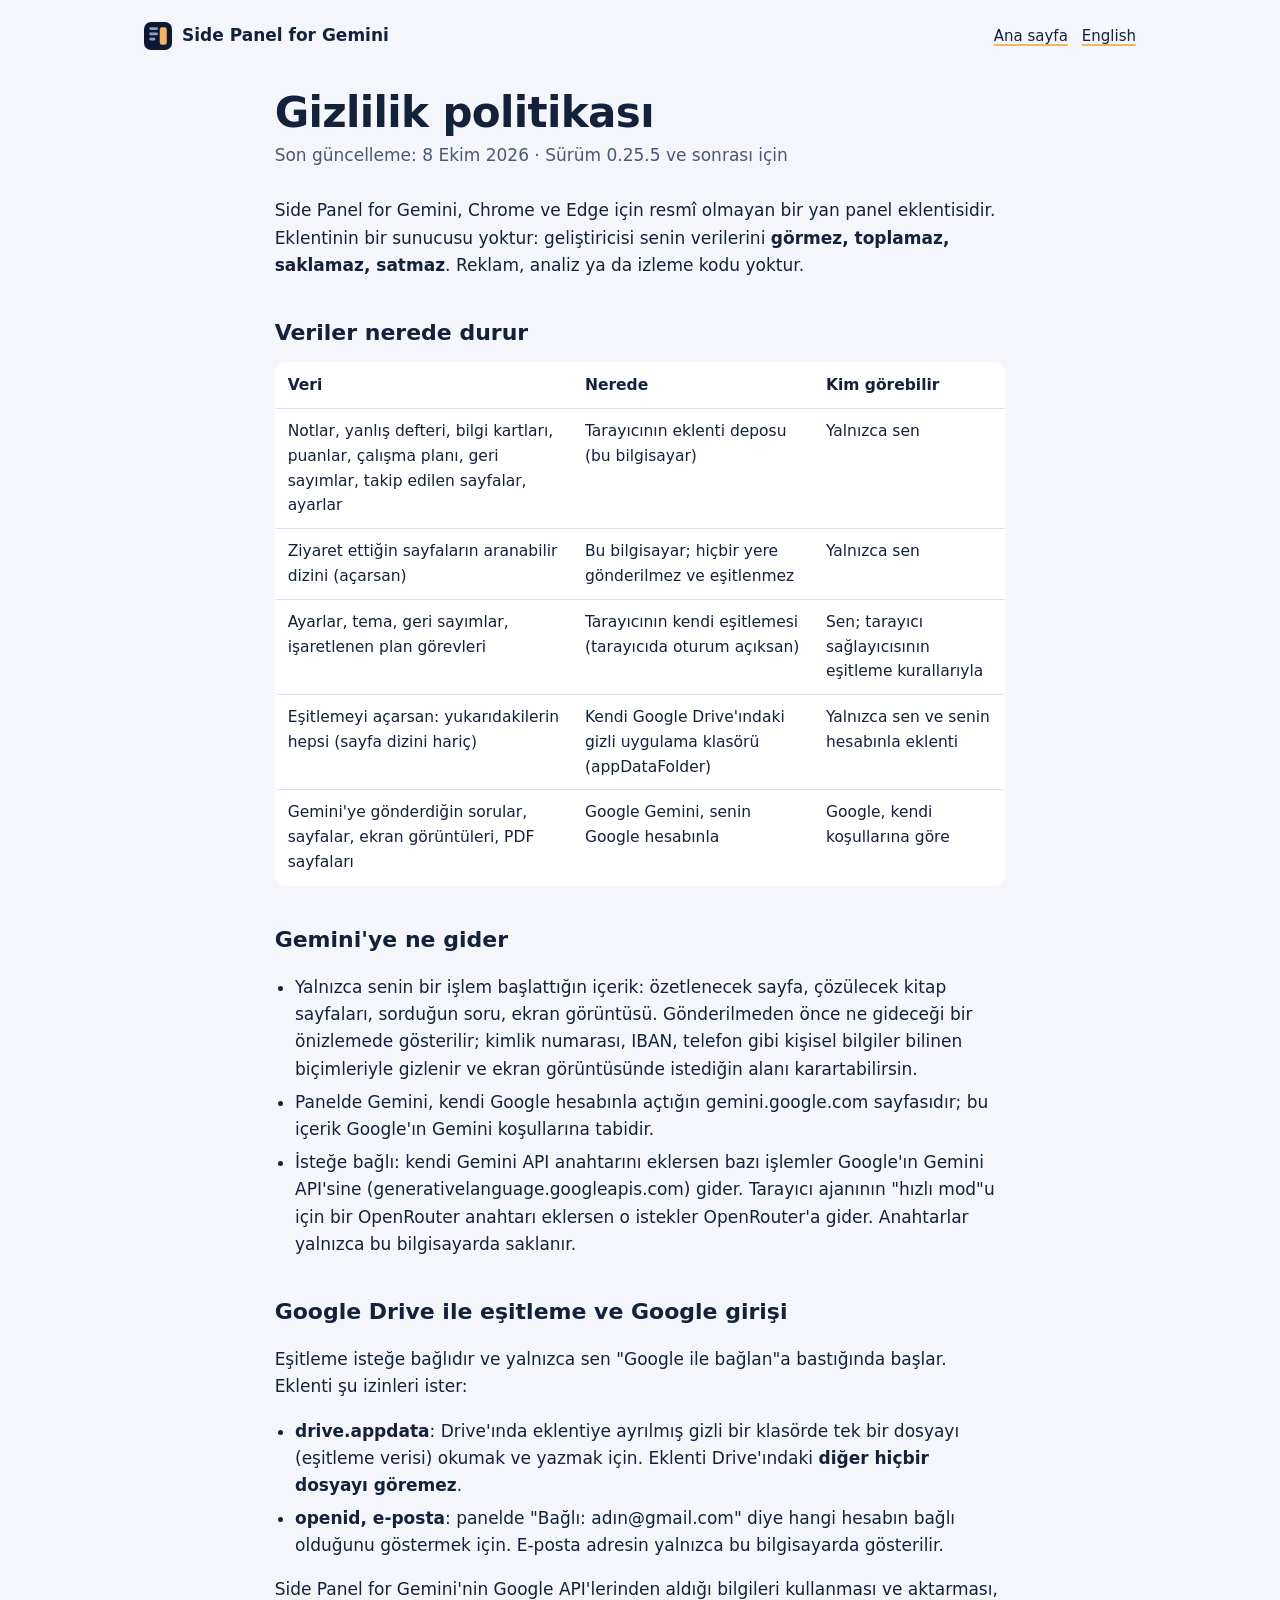
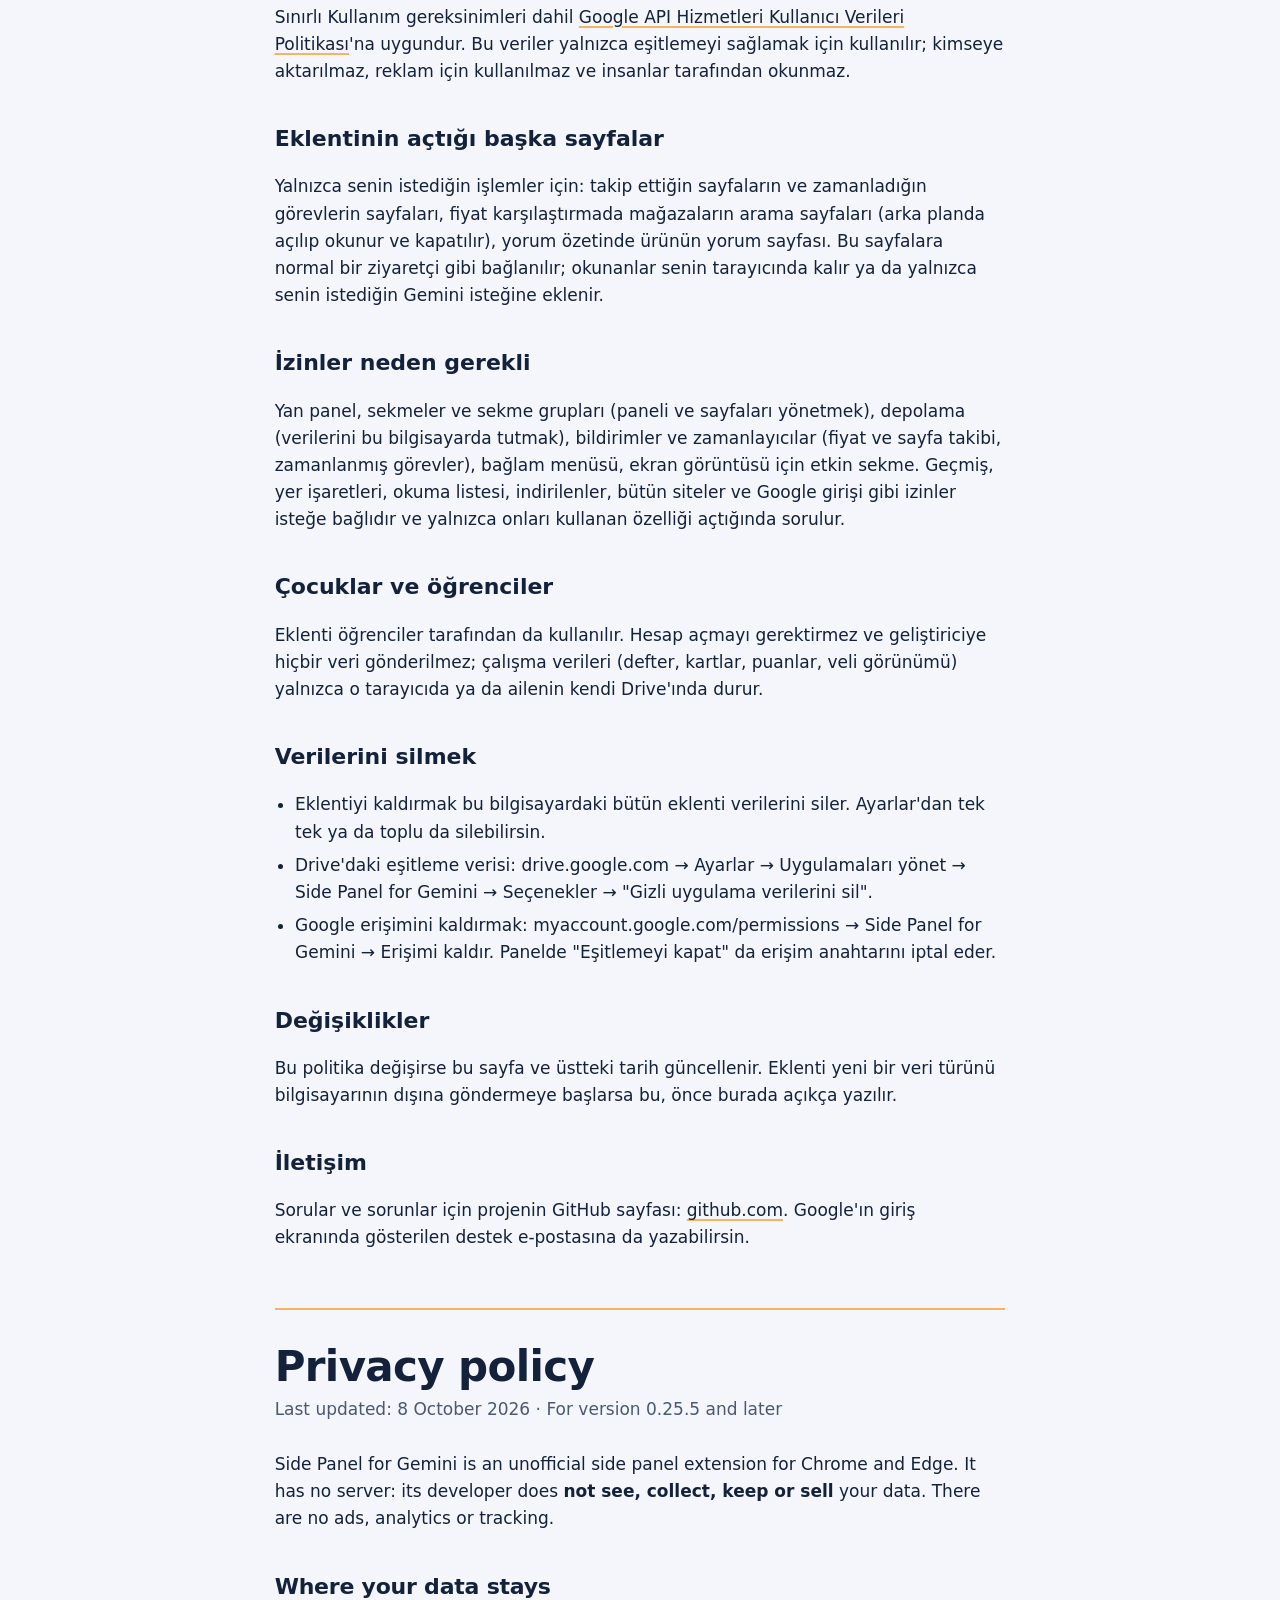
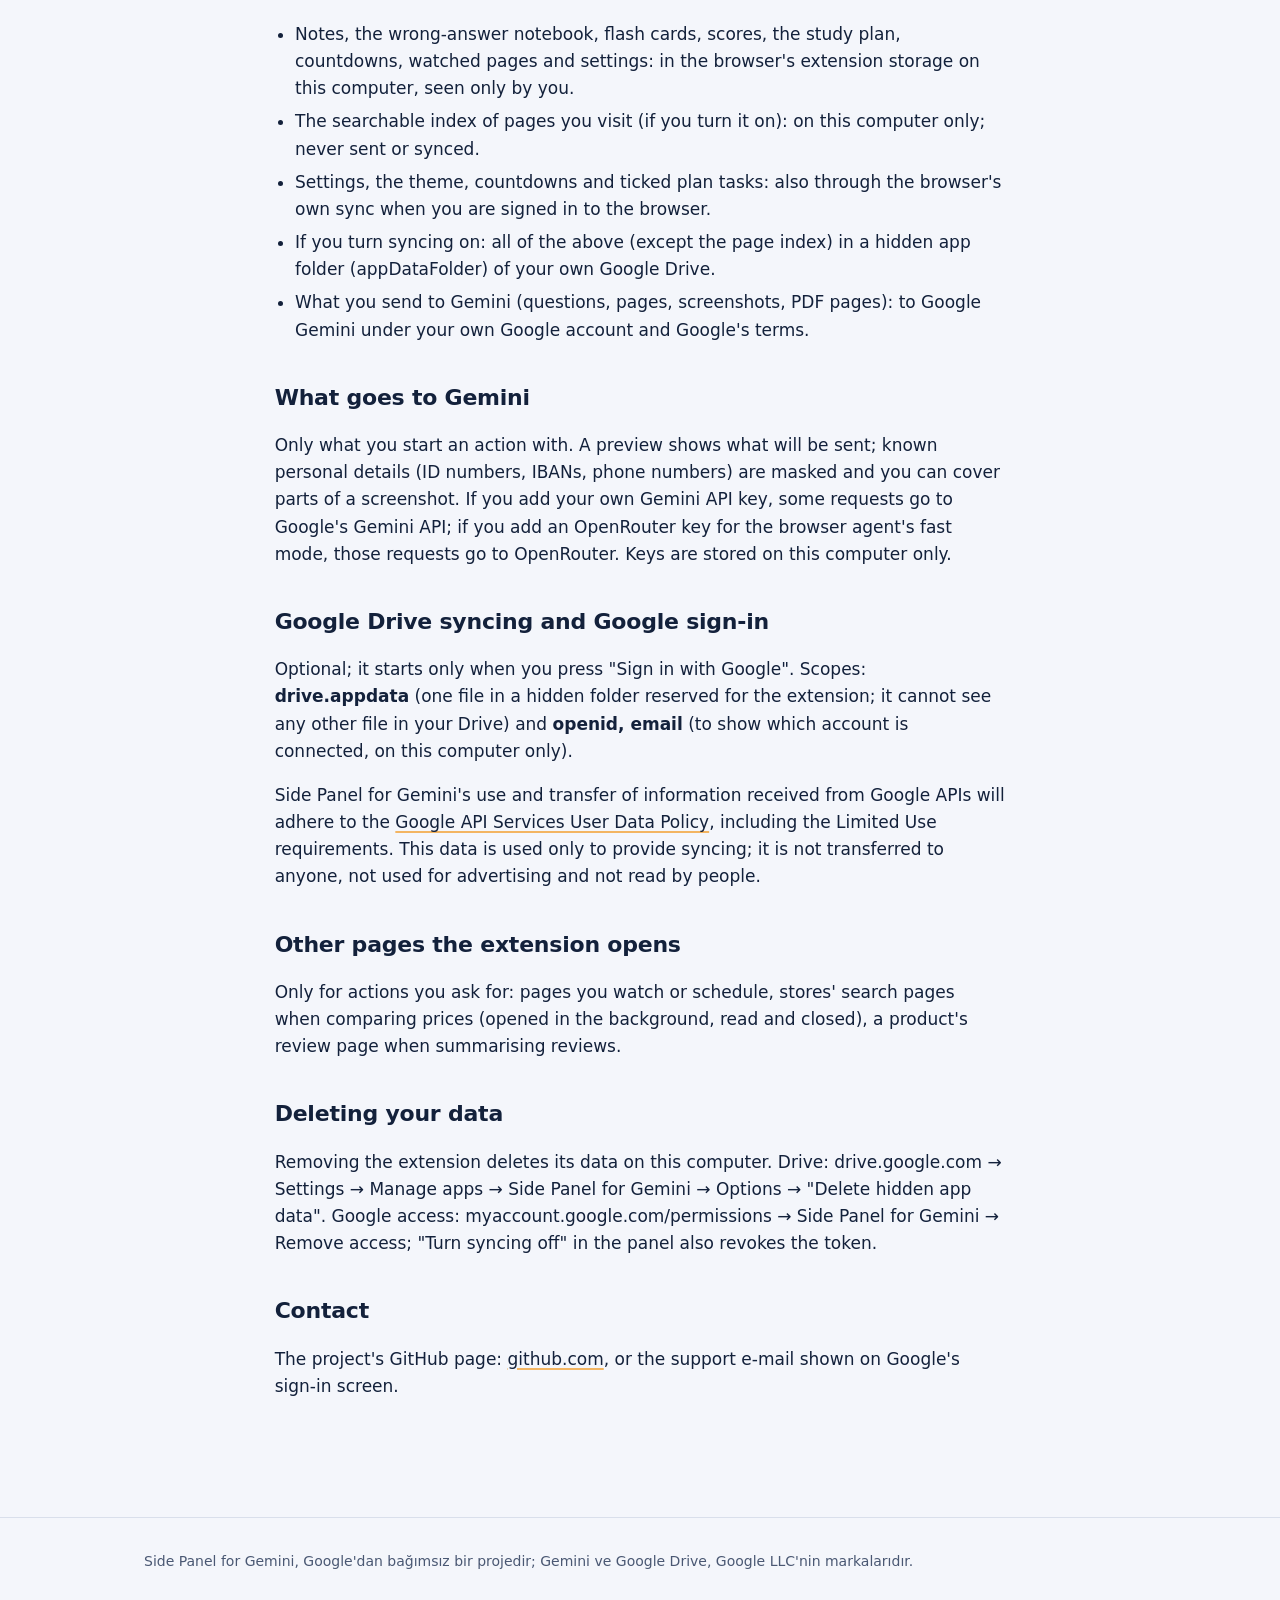
==== privacy.html @ 334109c7 "Add files via upload" ====
<!doctype html>
<html lang="tr">
<head>
  <meta charset="utf-8">
  <meta name="viewport" content="width=device-width, initial-scale=1">
  <title>Gizlilik politikası · Side Panel for Gemini</title>
  <link rel="icon" href="logo.svg" type="image/svg+xml">
  <link rel="stylesheet" href="style.css">
</head>
<body>
  <div class="wrap">
    <header class="top">
      <a class="brand" href="./"><img src="logo.svg" alt="" width="28" height="28"> Side Panel for Gemini</a>
      <nav class="langs" aria-label="Dil / Language"><a href="./">Ana sayfa</a><a href="#en" lang="en">English</a></nav>
    </header>
  </div>
  <main class="doc">
    <h1>Gizlilik politikası</h1>
    <p class="updated">Son güncelleme: 8 Ekim 2026 · Sürüm 0.25.5 ve sonrası için</p>

    <p>Side Panel for Gemini, Chrome ve Edge için resmî olmayan bir yan panel eklentisidir. Eklentinin bir sunucusu yoktur: geliştiricisi senin verilerini <strong>görmez, toplamaz, saklamaz, satmaz</strong>. Reklam, analiz ya da izleme kodu yoktur.</p>

    <h2>Veriler nerede durur</h2>
    <div class="table">
      <table>
        <thead><tr><th>Veri</th><th>Nerede</th><th>Kim görebilir</th></tr></thead>
        <tbody>
          <tr><td>Notlar, yanlış defteri, bilgi kartları, puanlar, çalışma planı, geri sayımlar, takip edilen sayfalar, ayarlar</td><td>Tarayıcının eklenti deposu (bu bilgisayar)</td><td>Yalnızca sen</td></tr>
          <tr><td>Ziyaret ettiğin sayfaların aranabilir dizini (açarsan)</td><td>Bu bilgisayar; hiçbir yere gönderilmez ve eşitlenmez</td><td>Yalnızca sen</td></tr>
          <tr><td>Ayarlar, tema, geri sayımlar, işaretlenen plan görevleri</td><td>Tarayıcının kendi eşitlemesi (tarayıcıda oturum açıksan)</td><td>Sen; tarayıcı sağlayıcısının eşitleme kurallarıyla</td></tr>
          <tr><td>Eşitlemeyi açarsan: yukarıdakilerin hepsi (sayfa dizini hariç)</td><td>Kendi Google Drive'ındaki gizli uygulama klasörü (appDataFolder)</td><td>Yalnızca sen ve senin hesabınla eklenti</td></tr>
          <tr><td>Gemini'ye gönderdiğin sorular, sayfalar, ekran görüntüleri, PDF sayfaları</td><td>Google Gemini, senin Google hesabınla</td><td>Google, kendi koşullarına göre</td></tr>
        </tbody>
      </table>
    </div>

    <h2>Gemini'ye ne gider</h2>
    <ul>
      <li>Yalnızca senin bir işlem başlattığın içerik: özetlenecek sayfa, çözülecek kitap sayfaları, sorduğun soru, ekran görüntüsü. Gönderilmeden önce ne gideceği bir önizlemede gösterilir; kimlik numarası, IBAN, telefon gibi kişisel bilgiler bilinen biçimleriyle gizlenir ve ekran görüntüsünde istediğin alanı karartabilirsin.</li>
      <li>Panelde Gemini, kendi Google hesabınla açtığın gemini.google.com sayfasıdır; bu içerik Google'ın Gemini koşullarına tabidir.</li>
      <li>İsteğe bağlı: kendi Gemini API anahtarını eklersen bazı işlemler Google'ın Gemini API'sine (generativelanguage.googleapis.com) gider. Tarayıcı ajanının "hızlı mod"u için bir OpenRouter anahtarı eklersen o istekler OpenRouter'a gider. Anahtarlar yalnızca bu bilgisayarda saklanır.</li>
    </ul>

    <h2>Google Drive ile eşitleme ve Google girişi</h2>
    <p>Eşitleme isteğe bağlıdır ve yalnızca sen "Google ile bağlan"a bastığında başlar. Eklenti şu izinleri ister:</p>
    <ul>
      <li><strong>drive.appdata</strong>: Drive'ında eklentiye ayrılmış gizli bir klasörde tek bir dosyayı (eşitleme verisi) okumak ve yazmak için. Eklenti Drive'ındaki <strong>diğer hiçbir dosyayı göremez</strong>.</li>
      <li><strong>openid, e-posta</strong>: panelde "Bağlı: adın@gmail.com" diye hangi hesabın bağlı olduğunu göstermek için. E-posta adresin yalnızca bu bilgisayarda gösterilir.</li>
    </ul>
    <p>Side Panel for Gemini'nin Google API'lerinden aldığı bilgileri kullanması ve aktarması, Sınırlı Kullanım gereksinimleri dahil <a href="https://developers.google.com/terms/api-services-user-data-policy">Google API Hizmetleri Kullanıcı Verileri Politikası</a>'na uygundur. Bu veriler yalnızca eşitlemeyi sağlamak için kullanılır; kimseye aktarılmaz, reklam için kullanılmaz ve insanlar tarafından okunmaz.</p>

    <h2>Eklentinin açtığı başka sayfalar</h2>
    <p>Yalnızca senin istediğin işlemler için: takip ettiğin sayfaların ve zamanladığın görevlerin sayfaları, fiyat karşılaştırmada mağazaların arama sayfaları (arka planda açılıp okunur ve kapatılır), yorum özetinde ürünün yorum sayfası. Bu sayfalara normal bir ziyaretçi gibi bağlanılır; okunanlar senin tarayıcında kalır ya da yalnızca senin istediğin Gemini isteğine eklenir.</p>

    <h2>İzinler neden gerekli</h2>
    <p>Yan panel, sekmeler ve sekme grupları (paneli ve sayfaları yönetmek), depolama (verilerini bu bilgisayarda tutmak), bildirimler ve zamanlayıcılar (fiyat ve sayfa takibi, zamanlanmış görevler), bağlam menüsü, ekran görüntüsü için etkin sekme. Geçmiş, yer işaretleri, okuma listesi, indirilenler, bütün siteler ve Google girişi gibi izinler isteğe bağlıdır ve yalnızca onları kullanan özelliği açtığında sorulur.</p>

    <h2>Çocuklar ve öğrenciler</h2>
    <p>Eklenti öğrenciler tarafından da kullanılır. Hesap açmayı gerektirmez ve geliştiriciye hiçbir veri gönderilmez; çalışma verileri (defter, kartlar, puanlar, veli görünümü) yalnızca o tarayıcıda ya da ailenin kendi Drive'ında durur.</p>

    <h2>Verilerini silmek</h2>
    <ul>
      <li>Eklentiyi kaldırmak bu bilgisayardaki bütün eklenti verilerini siler. Ayarlar'dan tek tek ya da toplu da silebilirsin.</li>
      <li>Drive'daki eşitleme verisi: drive.google.com → Ayarlar → Uygulamaları yönet → Side Panel for Gemini → Seçenekler → "Gizli uygulama verilerini sil".</li>
      <li>Google erişimini kaldırmak: myaccount.google.com/permissions → Side Panel for Gemini → Erişimi kaldır. Panelde "Eşitlemeyi kapat" da erişim anahtarını iptal eder.</li>
    </ul>

    <h2>Değişiklikler</h2>
    <p>Bu politika değişirse bu sayfa ve üstteki tarih güncellenir. Eklenti yeni bir veri türünü bilgisayarının dışına göndermeye başlarsa bu, önce burada açıkça yazılır.</p>

    <h2 id="iletisim">İletişim</h2>
    <p>Sorular ve sorunlar için projenin GitHub sayfası: <a data-issues href="https://github.com/">github.com</a>. Google'ın giriş ekranında gösterilen destek e-postasına da yazabilirsin.</p>

    <section class="en" id="en" lang="en">
      <h1>Privacy policy</h1>
      <p class="updated">Last updated: 8 October 2026 · For version 0.25.5 and later</p>
      <p>Side Panel for Gemini is an unofficial side panel extension for Chrome and Edge. It has no server: its developer does <strong>not see, collect, keep or sell</strong> your data. There are no ads, analytics or tracking.</p>
      <h2>Where your data stays</h2>
      <ul>
        <li>Notes, the wrong-answer notebook, flash cards, scores, the study plan, countdowns, watched pages and settings: in the browser's extension storage on this computer, seen only by you.</li>
        <li>The searchable index of pages you visit (if you turn it on): on this computer only; never sent or synced.</li>
        <li>Settings, the theme, countdowns and ticked plan tasks: also through the browser's own sync when you are signed in to the browser.</li>
        <li>If you turn syncing on: all of the above (except the page index) in a hidden app folder (appDataFolder) of your own Google Drive.</li>
        <li>What you send to Gemini (questions, pages, screenshots, PDF pages): to Google Gemini under your own Google account and Google's terms.</li>
      </ul>
      <h2>What goes to Gemini</h2>
      <p>Only what you start an action with. A preview shows what will be sent; known personal details (ID numbers, IBANs, phone numbers) are masked and you can cover parts of a screenshot. If you add your own Gemini API key, some requests go to Google's Gemini API; if you add an OpenRouter key for the browser agent's fast mode, those requests go to OpenRouter. Keys are stored on this computer only.</p>
      <h2>Google Drive syncing and Google sign-in</h2>
      <p>Optional; it starts only when you press "Sign in with Google". Scopes: <strong>drive.appdata</strong> (one file in a hidden folder reserved for the extension; it cannot see any other file in your Drive) and <strong>openid, email</strong> (to show which account is connected, on this computer only).</p>
      <p>Side Panel for Gemini's use and transfer of information received from Google APIs will adhere to the <a href="https://developers.google.com/terms/api-services-user-data-policy">Google API Services User Data Policy</a>, including the Limited Use requirements. This data is used only to provide syncing; it is not transferred to anyone, not used for advertising and not read by people.</p>
      <h2>Other pages the extension opens</h2>
      <p>Only for actions you ask for: pages you watch or schedule, stores' search pages when comparing prices (opened in the background, read and closed), a product's review page when summarising reviews.</p>
      <h2>Deleting your data</h2>
      <p>Removing the extension deletes its data on this computer. Drive: drive.google.com → Settings → Manage apps → Side Panel for Gemini → Options → "Delete hidden app data". Google access: myaccount.google.com/permissions → Side Panel for Gemini → Remove access; "Turn syncing off" in the panel also revokes the token.</p>
      <h2>Contact</h2>
      <p>The project's GitHub page: <a data-issues href="https://github.com/">github.com</a>, or the support e-mail shown on Google's sign-in screen.</p>
    </section>
  </main>
  <footer><div class="wrap">Side Panel for Gemini, Google'dan bağımsız bir projedir; Gemini ve Google Drive, Google LLC'nin markalarıdır.</div></footer>
  <script src="contact.js"></script>
</body>
</html>
---- style.css ----
/* Side Panel for Gemini: the extension's own look (the start page's deep navy and warm amber).
   No web fonts, no outside requests: a privacy page shouldn't send your address anywhere. */
:root {
  --ink: #13213b; --soft: #4a5873; --line: #d9dfeb; --paper: #f4f6fb; --card: #ffffff;
  --navy: #0c1830; --navy-2: #162d47; --amber: #f3b562; --amber-ink: #1d1406; --teal: #1d5c63;
  --font: "Segoe UI Variable Text", "Segoe UI", system-ui, -apple-system, "Helvetica Neue", Roboto, sans-serif;
}
@media (prefers-color-scheme: dark) {
  :root { --ink: #e6ebf5; --soft: #a7b3c9; --line: #263552; --paper: #0e1a31; --card: #14233f; }
}
* { box-sizing: border-box; }
html { -webkit-text-size-adjust: 100%; }
body { margin: 0; background: var(--paper); color: var(--ink); font: 17px/1.6 var(--font); }
a { color: inherit; text-decoration-color: var(--amber); text-decoration-thickness: 2px; text-underline-offset: 3px; }
a:focus-visible, button:focus-visible { outline: 3px solid var(--amber); outline-offset: 3px; border-radius: 4px; }
.wrap { max-width: 1040px; margin: 0 auto; padding: 0 24px; }
.top { display: flex; align-items: center; justify-content: space-between; gap: 16px; padding: 22px 0; }
.brand { display: flex; align-items: center; gap: 10px; font-weight: 700; text-decoration: none; }
.brand svg { width: 28px; height: 28px; }
.langs a { margin-left: 14px; font-size: 15px; }

/* The hero: the panel next to a page, as people see it */
.hero { display: grid; grid-template-columns: minmax(0, 1fr) minmax(0, 1.05fr); gap: 48px; align-items: center; padding: 28px 0 56px; }
.hero h1 { font-size: clamp(34px, 5vw, 54px); line-height: 1.06; letter-spacing: -0.02em; margin: 0 0 18px; font-weight: 750; }
.hero p { font-size: 19px; color: var(--soft); margin: 0 0 14px; max-width: 34em; }
.browser { border-radius: 14px; overflow: hidden; border: 1px solid var(--line); background: #e9edf5; box-shadow: 0 30px 60px -30px rgba(12, 24, 48, .45); }
.browser .bar { height: 30px; display: flex; align-items: center; gap: 6px; padding: 0 12px; background: #dfe4ee; }
.browser .bar i { width: 10px; height: 10px; border-radius: 50%; background: #b9c2d3; }
.browser .body { display: grid; grid-template-columns: 1fr 44%; min-height: 300px; }
.page { padding: 22px; display: grid; gap: 10px; align-content: start; background: #fff; }
.page b { height: 12px; border-radius: 6px; background: #e6eaf2; }
.page b:nth-child(1) { width: 70%; height: 18px; background: #d3dae7; }
.page b:nth-child(4) { width: 85%; } .page b:nth-child(6) { width: 60%; }
.panel { background: radial-gradient(110% 45% at 85% 108%, rgba(240, 160, 90, .30), transparent 60%), linear-gradient(180deg, var(--navy), var(--navy-2)); color: #e8edf7; padding: 14px; display: grid; gap: 9px; align-content: start; font-size: 13px; }
.panel .row { background: rgba(255, 255, 255, .07); border: 1px solid rgba(255, 255, 255, .12); border-radius: 10px; padding: 9px 10px; }
.panel .row strong { display: block; font-size: 13px; }
.panel .row span { color: #a9b6cc; font-size: 12px; }
.panel .go { justify-self: start; background: var(--amber); color: var(--amber-ink); border-radius: 999px; padding: 5px 12px; font-weight: 650; font-size: 12px; }

section { padding: 40px 0; border-top: 1px solid var(--line); }
section h2 { font-size: 26px; letter-spacing: -0.01em; margin: 0 0 14px; }
.cols { display: grid; grid-template-columns: repeat(3, minmax(0, 1fr)); gap: 28px; }
.cols h3 { font-size: 17px; margin: 0 0 6px; }
.cols p { margin: 0; color: var(--soft); font-size: 16px; }
.promise { font-size: 20px; max-width: 40em; margin: 0; }
footer { padding: 32px 0 48px; color: var(--soft); font-size: 14px; border-top: 1px solid var(--line); }

/* The privacy policy: one readable column */
.doc { max-width: 72ch; margin: 0 auto; padding: 8px 24px 60px; }
.doc h1 { font-size: clamp(30px, 4.4vw, 42px); line-height: 1.1; margin: 10px 0 6px; letter-spacing: -0.015em; }
.doc .updated { color: var(--soft); margin: 0 0 28px; }
.doc h2 { font-size: 22px; margin: 36px 0 10px; }
.doc p, .doc li { color: var(--ink); }
.doc ul { padding-left: 1.2em; }
.doc li { margin: 6px 0; }
.table { overflow-x: auto; margin: 12px 0; }
table { border-collapse: collapse; width: 100%; font-size: 15.5px; background: var(--card); border: 1px solid var(--line); border-radius: 10px; overflow: hidden; }
th, td { text-align: left; vertical-align: top; padding: 10px 12px; border-bottom: 1px solid var(--line); }
th { font-weight: 650; }
tr:last-child td { border-bottom: 0; }
.en { margin-top: 56px; padding-top: 24px; border-top: 2px solid var(--amber); }

@media (max-width: 820px) {
  .hero { grid-template-columns: 1fr; gap: 28px; }
  .cols { grid-template-columns: 1fr; gap: 18px; }
}
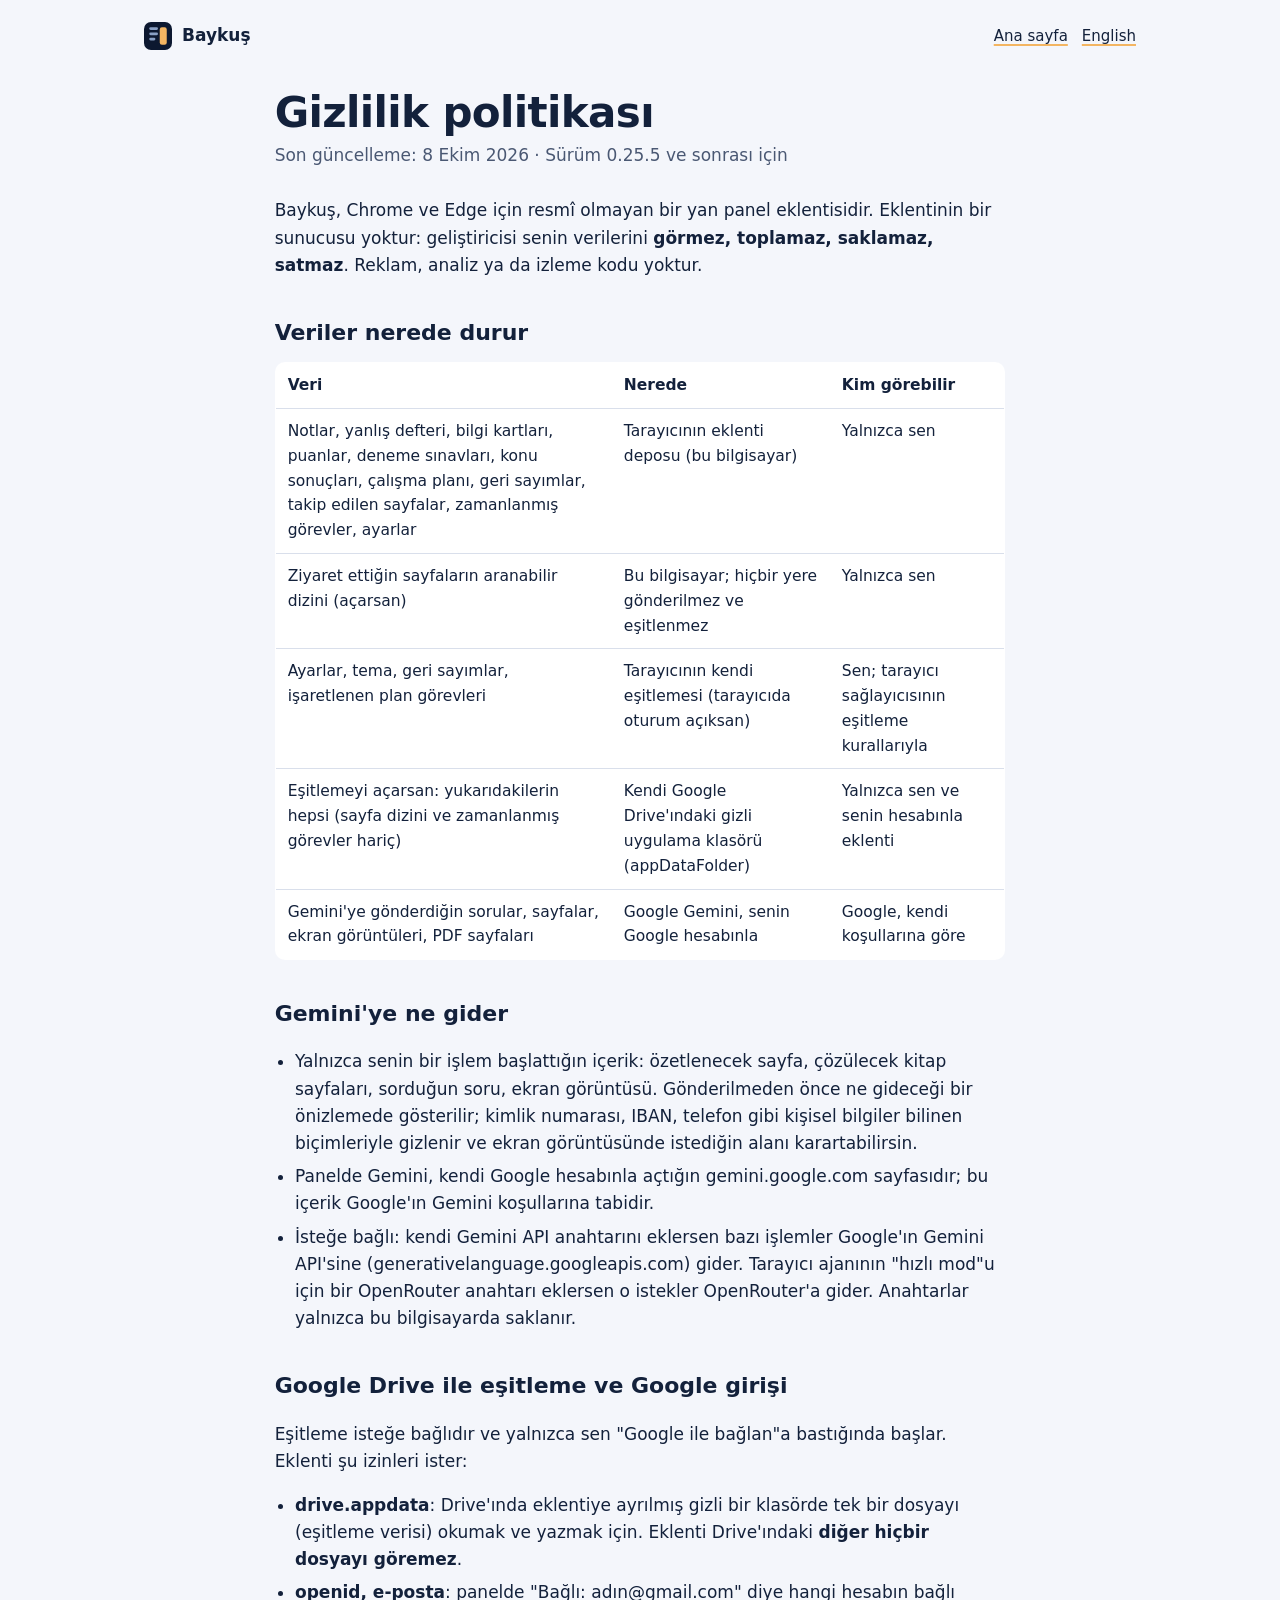
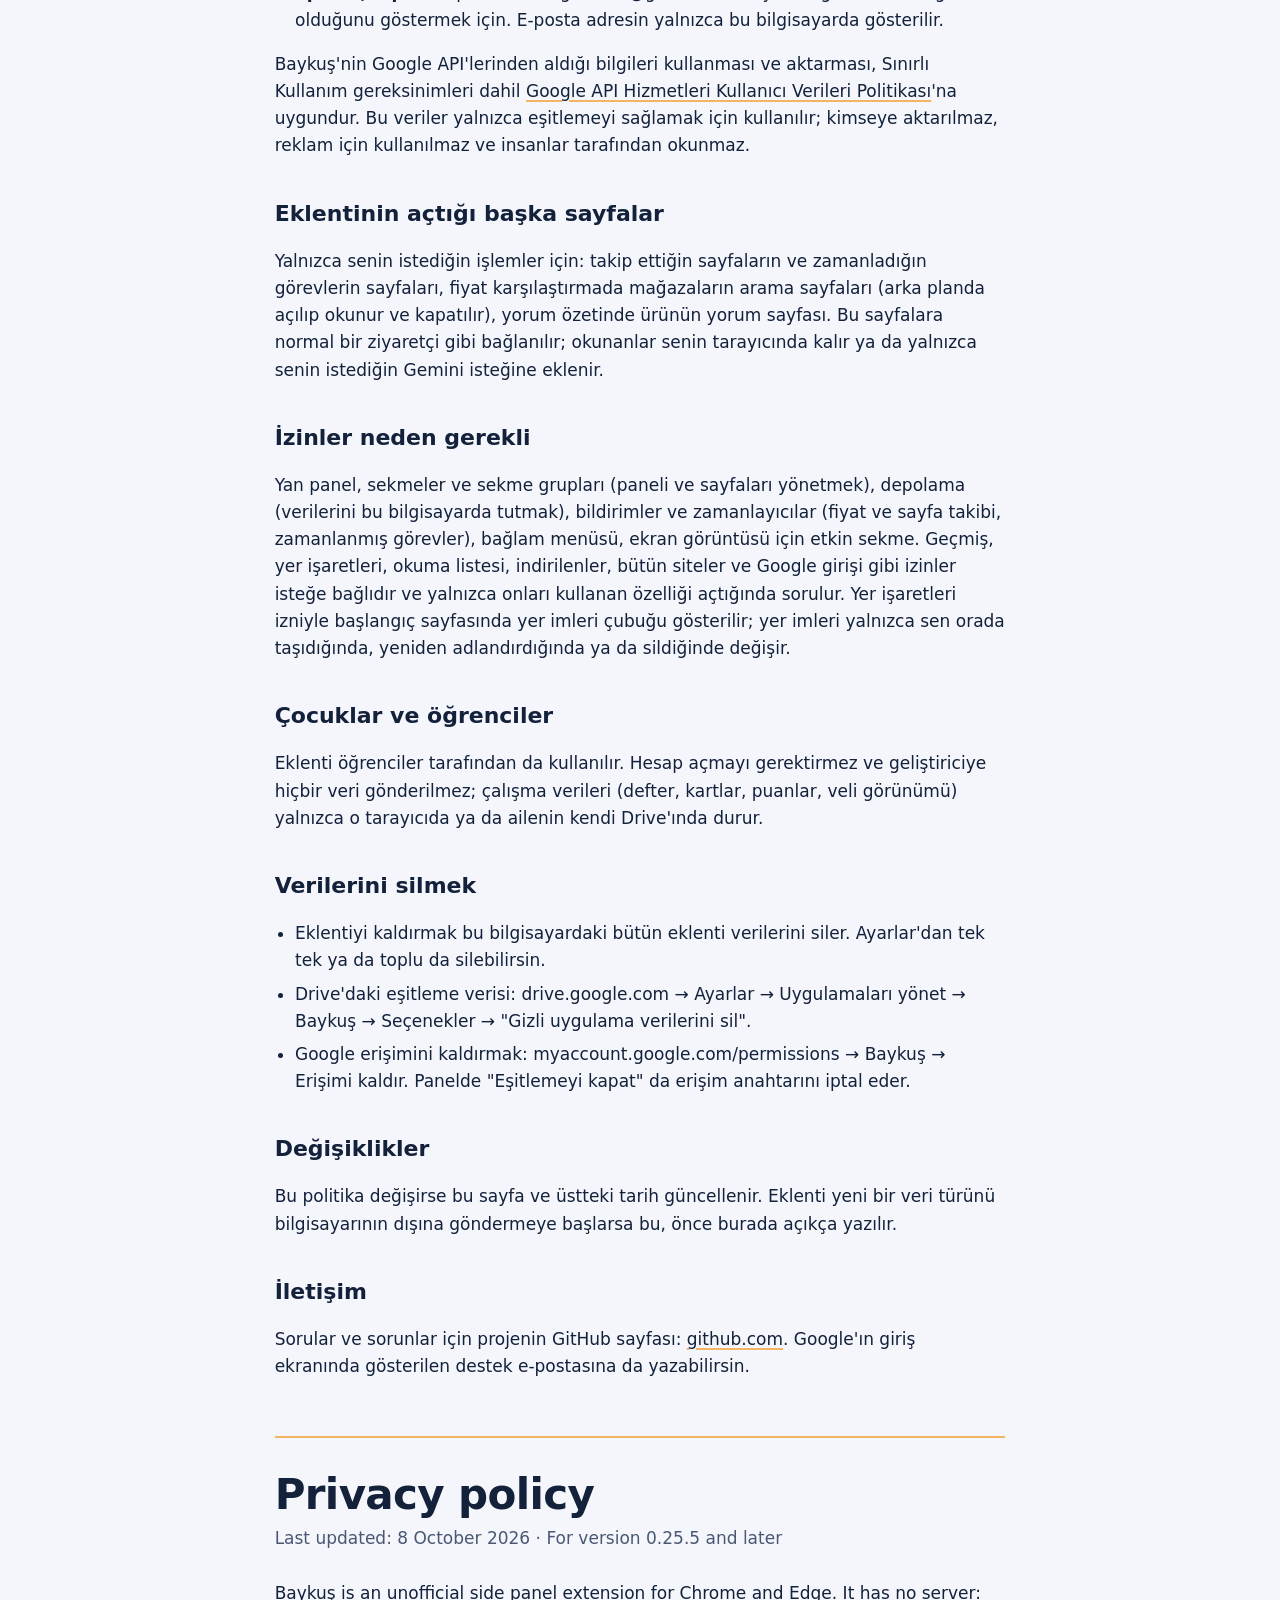
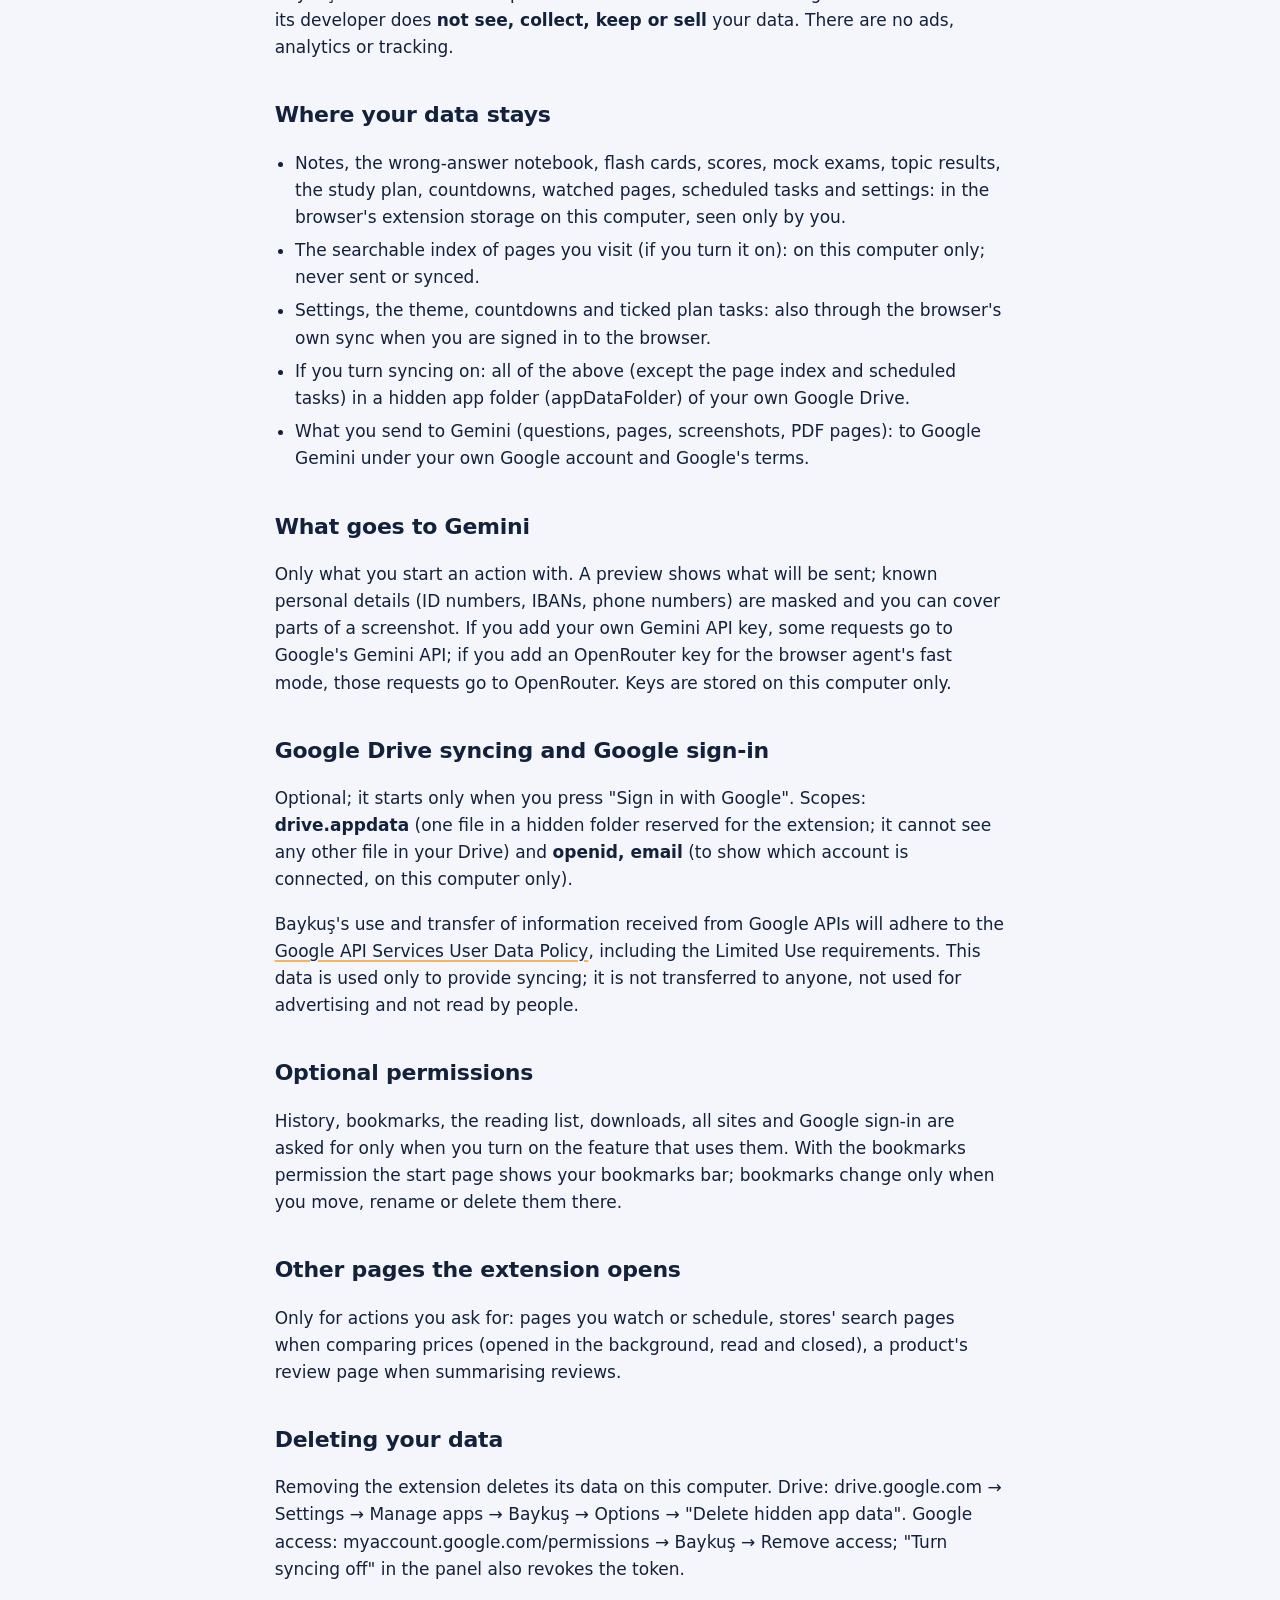
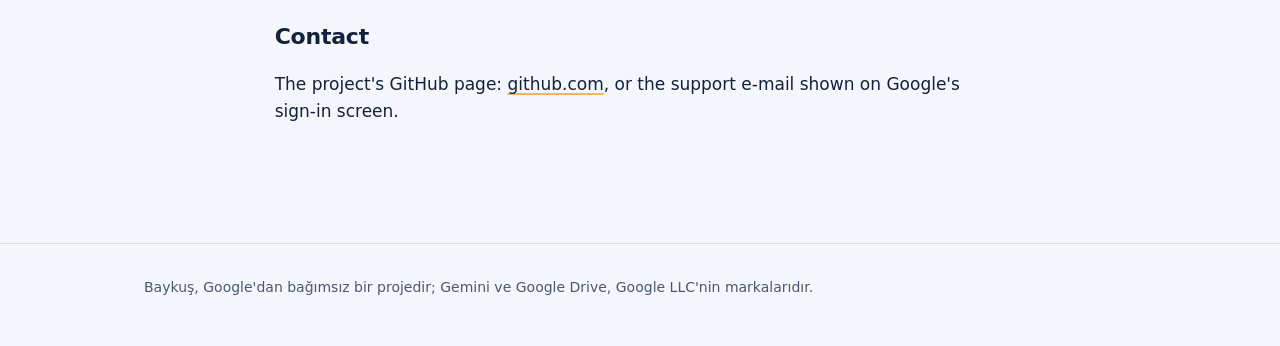
==== commit bd340365: "Add files via upload" ====
--- a/privacy.html
+++ b/privacy.html
@@ -3,14 +3,14 @@
 <head>
   <meta charset="utf-8">
   <meta name="viewport" content="width=device-width, initial-scale=1">
-  <title>Gizlilik politikası · Side Panel for Gemini</title>
+  <title>Gizlilik politikası · Baykuş</title>
   <link rel="icon" href="logo.svg" type="image/svg+xml">
   <link rel="stylesheet" href="style.css">
 </head>
 <body>
   <div class="wrap">
     <header class="top">
-      <a class="brand" href="./"><img src="logo.svg" alt="" width="28" height="28"> Side Panel for Gemini</a>
+      <a class="brand" href="./"><img src="logo.svg" alt="" width="28" height="28"> Baykuş</a>
       <nav class="langs" aria-label="Dil / Language"><a href="./">Ana sayfa</a><a href="#en" lang="en">English</a></nav>
     </header>
   </div>
@@ -18,17 +18,17 @@
     <h1>Gizlilik politikası</h1>
     <p class="updated">Son güncelleme: 8 Ekim 2026 · Sürüm 0.25.5 ve sonrası için</p>
 
-    <p>Side Panel for Gemini, Chrome ve Edge için resmî olmayan bir yan panel eklentisidir. Eklentinin bir sunucusu yoktur: geliştiricisi senin verilerini <strong>görmez, toplamaz, saklamaz, satmaz</strong>. Reklam, analiz ya da izleme kodu yoktur.</p>
+    <p>Baykuş, Chrome ve Edge için resmî olmayan bir yan panel eklentisidir. Eklentinin bir sunucusu yoktur: geliştiricisi senin verilerini <strong>görmez, toplamaz, saklamaz, satmaz</strong>. Reklam, analiz ya da izleme kodu yoktur.</p>
 
     <h2>Veriler nerede durur</h2>
     <div class="table">
       <table>
         <thead><tr><th>Veri</th><th>Nerede</th><th>Kim görebilir</th></tr></thead>
         <tbody>
-          <tr><td>Notlar, yanlış defteri, bilgi kartları, puanlar, çalışma planı, geri sayımlar, takip edilen sayfalar, ayarlar</td><td>Tarayıcının eklenti deposu (bu bilgisayar)</td><td>Yalnızca sen</td></tr>
+          <tr><td>Notlar, yanlış defteri, bilgi kartları, puanlar, deneme sınavları, konu sonuçları, çalışma planı, geri sayımlar, takip edilen sayfalar, zamanlanmış görevler, ayarlar</td><td>Tarayıcının eklenti deposu (bu bilgisayar)</td><td>Yalnızca sen</td></tr>
           <tr><td>Ziyaret ettiğin sayfaların aranabilir dizini (açarsan)</td><td>Bu bilgisayar; hiçbir yere gönderilmez ve eşitlenmez</td><td>Yalnızca sen</td></tr>
           <tr><td>Ayarlar, tema, geri sayımlar, işaretlenen plan görevleri</td><td>Tarayıcının kendi eşitlemesi (tarayıcıda oturum açıksan)</td><td>Sen; tarayıcı sağlayıcısının eşitleme kurallarıyla</td></tr>
-          <tr><td>Eşitlemeyi açarsan: yukarıdakilerin hepsi (sayfa dizini hariç)</td><td>Kendi Google Drive'ındaki gizli uygulama klasörü (appDataFolder)</td><td>Yalnızca sen ve senin hesabınla eklenti</td></tr>
+          <tr><td>Eşitlemeyi açarsan: yukarıdakilerin hepsi (sayfa dizini ve zamanlanmış görevler hariç)</td><td>Kendi Google Drive'ındaki gizli uygulama klasörü (appDataFolder)</td><td>Yalnızca sen ve senin hesabınla eklenti</td></tr>
           <tr><td>Gemini'ye gönderdiğin sorular, sayfalar, ekran görüntüleri, PDF sayfaları</td><td>Google Gemini, senin Google hesabınla</td><td>Google, kendi koşullarına göre</td></tr>
         </tbody>
       </table>
@@ -47,13 +47,13 @@
       <li><strong>drive.appdata</strong>: Drive'ında eklentiye ayrılmış gizli bir klasörde tek bir dosyayı (eşitleme verisi) okumak ve yazmak için. Eklenti Drive'ındaki <strong>diğer hiçbir dosyayı göremez</strong>.</li>
       <li><strong>openid, e-posta</strong>: panelde "Bağlı: adın@gmail.com" diye hangi hesabın bağlı olduğunu göstermek için. E-posta adresin yalnızca bu bilgisayarda gösterilir.</li>
     </ul>
-    <p>Side Panel for Gemini'nin Google API'lerinden aldığı bilgileri kullanması ve aktarması, Sınırlı Kullanım gereksinimleri dahil <a href="https://developers.google.com/terms/api-services-user-data-policy">Google API Hizmetleri Kullanıcı Verileri Politikası</a>'na uygundur. Bu veriler yalnızca eşitlemeyi sağlamak için kullanılır; kimseye aktarılmaz, reklam için kullanılmaz ve insanlar tarafından okunmaz.</p>
+    <p>Baykuş'nin Google API'lerinden aldığı bilgileri kullanması ve aktarması, Sınırlı Kullanım gereksinimleri dahil <a href="https://developers.google.com/terms/api-services-user-data-policy">Google API Hizmetleri Kullanıcı Verileri Politikası</a>'na uygundur. Bu veriler yalnızca eşitlemeyi sağlamak için kullanılır; kimseye aktarılmaz, reklam için kullanılmaz ve insanlar tarafından okunmaz.</p>
 
     <h2>Eklentinin açtığı başka sayfalar</h2>
     <p>Yalnızca senin istediğin işlemler için: takip ettiğin sayfaların ve zamanladığın görevlerin sayfaları, fiyat karşılaştırmada mağazaların arama sayfaları (arka planda açılıp okunur ve kapatılır), yorum özetinde ürünün yorum sayfası. Bu sayfalara normal bir ziyaretçi gibi bağlanılır; okunanlar senin tarayıcında kalır ya da yalnızca senin istediğin Gemini isteğine eklenir.</p>
 
     <h2>İzinler neden gerekli</h2>
-    <p>Yan panel, sekmeler ve sekme grupları (paneli ve sayfaları yönetmek), depolama (verilerini bu bilgisayarda tutmak), bildirimler ve zamanlayıcılar (fiyat ve sayfa takibi, zamanlanmış görevler), bağlam menüsü, ekran görüntüsü için etkin sekme. Geçmiş, yer işaretleri, okuma listesi, indirilenler, bütün siteler ve Google girişi gibi izinler isteğe bağlıdır ve yalnızca onları kullanan özelliği açtığında sorulur.</p>
+    <p>Yan panel, sekmeler ve sekme grupları (paneli ve sayfaları yönetmek), depolama (verilerini bu bilgisayarda tutmak), bildirimler ve zamanlayıcılar (fiyat ve sayfa takibi, zamanlanmış görevler), bağlam menüsü, ekran görüntüsü için etkin sekme. Geçmiş, yer işaretleri, okuma listesi, indirilenler, bütün siteler ve Google girişi gibi izinler isteğe bağlıdır ve yalnızca onları kullanan özelliği açtığında sorulur. Yer işaretleri izniyle başlangıç sayfasında yer imleri çubuğu gösterilir; yer imleri yalnızca sen orada taşıdığında, yeniden adlandırdığında ya da sildiğinde değişir.</p>
 
     <h2>Çocuklar ve öğrenciler</h2>
     <p>Eklenti öğrenciler tarafından da kullanılır. Hesap açmayı gerektirmez ve geliştiriciye hiçbir veri gönderilmez; çalışma verileri (defter, kartlar, puanlar, veli görünümü) yalnızca o tarayıcıda ya da ailenin kendi Drive'ında durur.</p>
@@ -61,8 +61,8 @@
     <h2>Verilerini silmek</h2>
     <ul>
       <li>Eklentiyi kaldırmak bu bilgisayardaki bütün eklenti verilerini siler. Ayarlar'dan tek tek ya da toplu da silebilirsin.</li>
-      <li>Drive'daki eşitleme verisi: drive.google.com → Ayarlar → Uygulamaları yönet → Side Panel for Gemini → Seçenekler → "Gizli uygulama verilerini sil".</li>
-      <li>Google erişimini kaldırmak: myaccount.google.com/permissions → Side Panel for Gemini → Erişimi kaldır. Panelde "Eşitlemeyi kapat" da erişim anahtarını iptal eder.</li>
+      <li>Drive'daki eşitleme verisi: drive.google.com → Ayarlar → Uygulamaları yönet → Baykuş → Seçenekler → "Gizli uygulama verilerini sil".</li>
+      <li>Google erişimini kaldırmak: myaccount.google.com/permissions → Baykuş → Erişimi kaldır. Panelde "Eşitlemeyi kapat" da erişim anahtarını iptal eder.</li>
     </ul>
 
     <h2>Değişiklikler</h2>
@@ -74,29 +74,31 @@
     <section class="en" id="en" lang="en">
       <h1>Privacy policy</h1>
       <p class="updated">Last updated: 8 October 2026 · For version 0.25.5 and later</p>
-      <p>Side Panel for Gemini is an unofficial side panel extension for Chrome and Edge. It has no server: its developer does <strong>not see, collect, keep or sell</strong> your data. There are no ads, analytics or tracking.</p>
+      <p>Baykuş is an unofficial side panel extension for Chrome and Edge. It has no server: its developer does <strong>not see, collect, keep or sell</strong> your data. There are no ads, analytics or tracking.</p>
       <h2>Where your data stays</h2>
       <ul>
-        <li>Notes, the wrong-answer notebook, flash cards, scores, the study plan, countdowns, watched pages and settings: in the browser's extension storage on this computer, seen only by you.</li>
+        <li>Notes, the wrong-answer notebook, flash cards, scores, mock exams, topic results, the study plan, countdowns, watched pages, scheduled tasks and settings: in the browser's extension storage on this computer, seen only by you.</li>
         <li>The searchable index of pages you visit (if you turn it on): on this computer only; never sent or synced.</li>
         <li>Settings, the theme, countdowns and ticked plan tasks: also through the browser's own sync when you are signed in to the browser.</li>
-        <li>If you turn syncing on: all of the above (except the page index) in a hidden app folder (appDataFolder) of your own Google Drive.</li>
+        <li>If you turn syncing on: all of the above (except the page index and scheduled tasks) in a hidden app folder (appDataFolder) of your own Google Drive.</li>
         <li>What you send to Gemini (questions, pages, screenshots, PDF pages): to Google Gemini under your own Google account and Google's terms.</li>
       </ul>
       <h2>What goes to Gemini</h2>
       <p>Only what you start an action with. A preview shows what will be sent; known personal details (ID numbers, IBANs, phone numbers) are masked and you can cover parts of a screenshot. If you add your own Gemini API key, some requests go to Google's Gemini API; if you add an OpenRouter key for the browser agent's fast mode, those requests go to OpenRouter. Keys are stored on this computer only.</p>
       <h2>Google Drive syncing and Google sign-in</h2>
       <p>Optional; it starts only when you press "Sign in with Google". Scopes: <strong>drive.appdata</strong> (one file in a hidden folder reserved for the extension; it cannot see any other file in your Drive) and <strong>openid, email</strong> (to show which account is connected, on this computer only).</p>
-      <p>Side Panel for Gemini's use and transfer of information received from Google APIs will adhere to the <a href="https://developers.google.com/terms/api-services-user-data-policy">Google API Services User Data Policy</a>, including the Limited Use requirements. This data is used only to provide syncing; it is not transferred to anyone, not used for advertising and not read by people.</p>
+      <p>Baykuş's use and transfer of information received from Google APIs will adhere to the <a href="https://developers.google.com/terms/api-services-user-data-policy">Google API Services User Data Policy</a>, including the Limited Use requirements. This data is used only to provide syncing; it is not transferred to anyone, not used for advertising and not read by people.</p>
+      <h2>Optional permissions</h2>
+      <p>History, bookmarks, the reading list, downloads, all sites and Google sign-in are asked for only when you turn on the feature that uses them. With the bookmarks permission the start page shows your bookmarks bar; bookmarks change only when you move, rename or delete them there.</p>
       <h2>Other pages the extension opens</h2>
       <p>Only for actions you ask for: pages you watch or schedule, stores' search pages when comparing prices (opened in the background, read and closed), a product's review page when summarising reviews.</p>
       <h2>Deleting your data</h2>
-      <p>Removing the extension deletes its data on this computer. Drive: drive.google.com → Settings → Manage apps → Side Panel for Gemini → Options → "Delete hidden app data". Google access: myaccount.google.com/permissions → Side Panel for Gemini → Remove access; "Turn syncing off" in the panel also revokes the token.</p>
+      <p>Removing the extension deletes its data on this computer. Drive: drive.google.com → Settings → Manage apps → Baykuş → Options → "Delete hidden app data". Google access: myaccount.google.com/permissions → Baykuş → Remove access; "Turn syncing off" in the panel also revokes the token.</p>
       <h2>Contact</h2>
       <p>The project's GitHub page: <a data-issues href="https://github.com/">github.com</a>, or the support e-mail shown on Google's sign-in screen.</p>
     </section>
   </main>
-  <footer><div class="wrap">Side Panel for Gemini, Google'dan bağımsız bir projedir; Gemini ve Google Drive, Google LLC'nin markalarıdır.</div></footer>
+  <footer><div class="wrap">Baykuş, Google'dan bağımsız bir projedir; Gemini ve Google Drive, Google LLC'nin markalarıdır.</div></footer>
   <script src="contact.js"></script>
 </body>
 </html>
